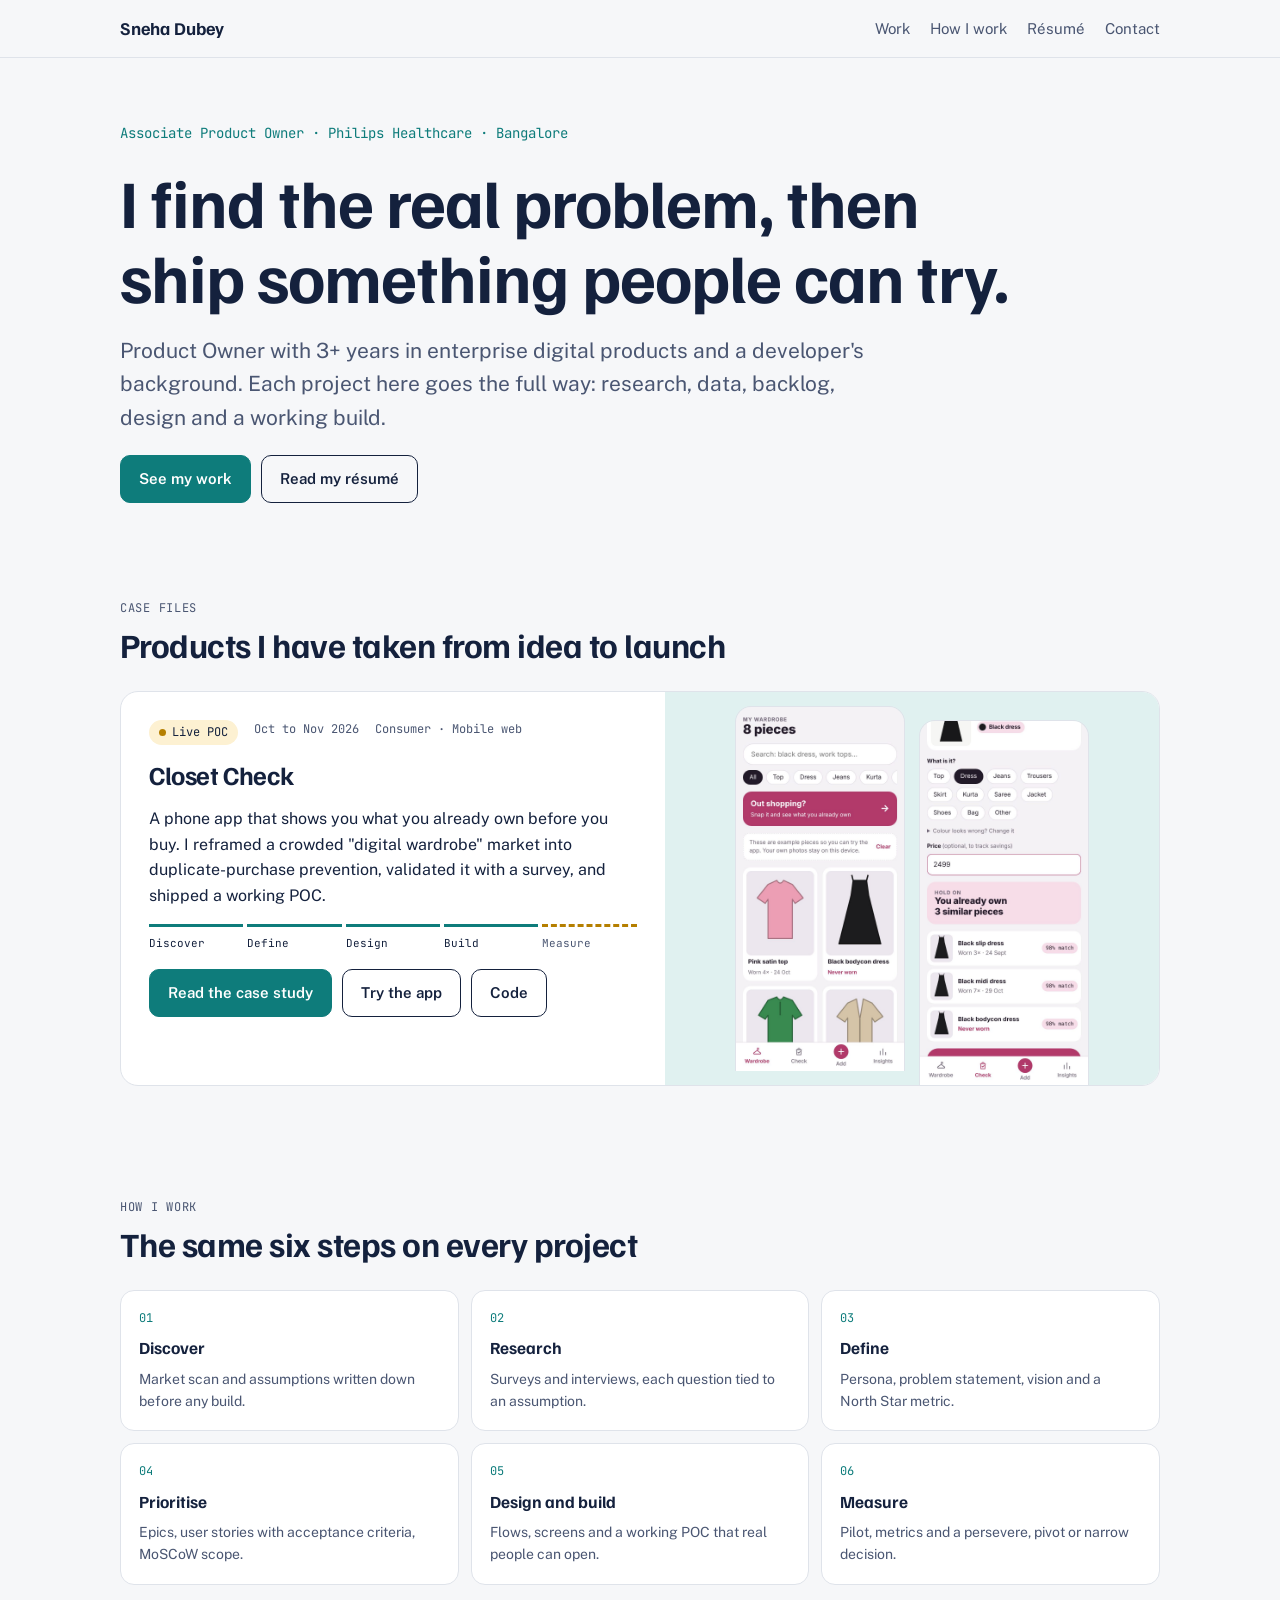
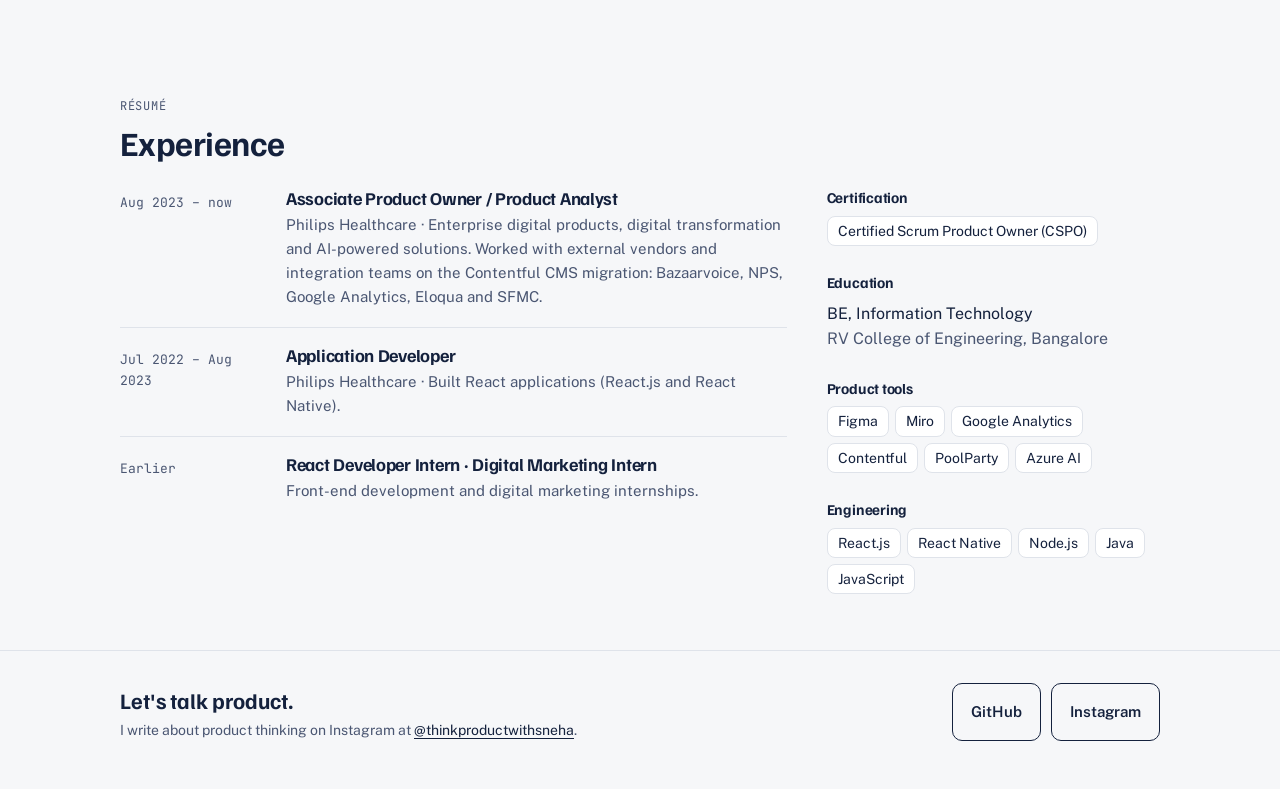
==== index.html @ f0c8e552 "Portfolio site: home, résumé and Closet Check case study Co-Authored-By: Claude Opus 5.5 <noreply@an" ====
<!doctype html>
<html lang="en">
<head>
<meta charset="utf-8">
<meta name="viewport" content="width=device-width, initial-scale=1, viewport-fit=cover">
<title>Sneha Dubey</title>
<meta name="claude:viewport-fit-sides" content="cover">
<meta name="description" content="Sneha Dubey, Product Owner. Case studies from research to working product.">
<link rel="preconnect" href="https://fonts.googleapis.com">
<link rel="stylesheet" href="https://fonts.googleapis.com/css2?family=Familjen+Grotesk:wght@600;700&family=JetBrains+Mono:wght@500&family=Public+Sans:wght@400;600&display=swap">
<link rel="stylesheet" href="assets/site.css">
</head>
<body>

<nav class="nav" aria-label="Main">
  <div class="wrap">
    <a class="brand" href="#top">Sneha Dubey</a>
    <ul>
      <li><a href="#work">Work</a></li>
      <li class="hide-s"><a href="#process">How I work</a></li>
      <li><a href="#resume">Résumé</a></li>
      <li><a href="#contact">Contact</a></li>
    </ul>
  </div>
</nav>

<main id="top">
  <header class="wrap hero">
    <p class="role">Associate Product Owner · Philips Healthcare · Bangalore</p>
    <h1>I find the real problem, then ship something people can try.</h1>
    <p class="lead">Product Owner with 3+ years in enterprise digital products and a developer's background. Each project here goes the full way: research, data, backlog, design and a working build.</p>
    <div class="btns">
      <a class="btn primary" href="#work">See my work</a>
      <a class="btn" href="#resume">Read my résumé</a>
    </div>
  </header>

  <section id="work" class="wrap">
    <div class="sec-head">
      <p class="label">Case files</p>
      <h2>Products I have taken from idea to launch</h2>
    </div>

    <div class="files">
      <!-- PROJECT CARD: copy this whole <article> block for each new project -->
      <article class="file">
        <div class="body">
          <div class="meta"><span class="status">Live POC</span><span>Oct to Nov 2026</span><span>Consumer · Mobile web</span></div>
          <h3 style="font-size:26px">Closet Check</h3>
          <p>A phone app that shows you what you already own before you buy. I reframed a crowded "digital wardrobe" market into duplicate-purchase prevention, validated it with a survey, and shipped a working POC.</p>
          <ol class="phases" aria-label="Product phases">
            <li class="done">Discover</li><li class="done">Define</li><li class="done">Design</li><li class="done">Build</li><li class="next">Measure</li>
          </ol>
          <div class="btns">
            <a class="btn primary" href="projects/closet-check.html">Read the case study</a>
            <a class="btn" href="https://snehadubey1401.github.io/closet-check/" target="_blank" rel="noopener">Try the app</a>
            <a class="btn" href="https://github.com/snehadubey1401/closet-check" target="_blank" rel="noopener">Code</a>
          </div>
        </div>
        <div class="shots" aria-hidden="true">
          <img src="assets/closet-check/1-home.jpg" alt="" loading="lazy">
          <img src="assets/closet-check/4-check.jpg" alt="" loading="lazy">
        </div>
      </article>
      <!-- END PROJECT CARD -->
    </div>
  </section>

  <section id="process" class="wrap">
    <div class="sec-head">
      <p class="label">How I work</p>
      <h2>The same six steps on every project</h2>
    </div>
    <ol class="process">
      <li><b>Discover</b><span>Market scan and assumptions written down before any build.</span></li>
      <li><b>Research</b><span>Surveys and interviews, each question tied to an assumption.</span></li>
      <li><b>Define</b><span>Persona, problem statement, vision and a North Star metric.</span></li>
      <li><b>Prioritise</b><span>Epics, user stories with acceptance criteria, MoSCoW scope.</span></li>
      <li><b>Design and build</b><span>Flows, screens and a working POC that real people can open.</span></li>
      <li><b>Measure</b><span>Pilot, metrics and a persevere, pivot or narrow decision.</span></li>
    </ol>
  </section>

  <section id="resume" class="wrap">
    <div class="sec-head">
      <p class="label">Résumé</p>
      <h2>Experience</h2>
    </div>
    <div class="cv">
      <div>
        <div class="job">
          <p class="when">Aug 2023 – now</p>
          <div><h3>Associate Product Owner / Product Analyst</h3><p>Philips Healthcare · Enterprise digital products, digital transformation and AI-powered solutions. Worked with external vendors and integration teams on the Contentful CMS migration: Bazaarvoice, NPS, Google Analytics, Eloqua and SFMC.</p></div>
        </div>
        <div class="job">
          <p class="when">Jul 2022 – Aug 2023</p>
          <div><h3>Application Developer</h3><p>Philips Healthcare · Built React applications (React.js and React Native).</p></div>
        </div>
        <div class="job">
          <p class="when">Earlier</p>
          <div><h3>React Developer Intern · Digital Marketing Intern</h3><p>Front-end development and digital marketing internships.</p></div>
        </div>
      </div>
      <aside class="side">
        <div><h3>Certification</h3><div class="tags"><span>Certified Scrum Product Owner (CSPO)</span></div></div>
        <div><h3>Education</h3><p>BE, Information Technology<br><span class="muted">RV College of Engineering, Bangalore</span></p></div>
        <div><h3>Product tools</h3><div class="tags"><span>Figma</span><span>Miro</span><span>Google Analytics</span><span>Contentful</span><span>PoolParty</span><span>Azure AI</span></div></div>
        <div><h3>Engineering</h3><div class="tags"><span>React.js</span><span>React Native</span><span>Node.js</span><span>Java</span><span>JavaScript</span></div></div>
      </aside>
    </div>
  </section>
</main>

<footer id="contact">
  <div class="wrap">
    <div>
      <p style="font-family:var(--f-display);font-size:22px;font-weight:700;color:var(--ink)">Let's talk product.</p>
      <p>I write about product thinking on Instagram at <a href="https://www.instagram.com/thinkproductwithsneha/" target="_blank" rel="noopener">@thinkproductwithsneha</a>.</p>
    </div>
    <div class="btns">
      <a class="btn" href="https://github.com/snehadubey1401" target="_blank" rel="noopener">GitHub</a>
      <a class="btn" href="https://www.instagram.com/thinkproductwithsneha/" target="_blank" rel="noopener">Instagram</a>
    </div>
  </div>
</footer>
</body>
</html>
---- assets/site.css ----
/* Layout: one 1080px column; home = hero, case-file cards, process, résumé. Projects read as "case files" with a phase tracker. */
:root{
  --bg:#F6F7F9; --surface:#FFFFFF; --ink:#14213D; --ink-2:#4A5672; --line:#DFE3EA;
  --accent:#0E7C7B; --accent-ink:#FFFFFF; --accent-soft:#E0F1F0; --mark:#B57F00; --mark-soft:#FDF1D2;
  --f-display:'Familjen Grotesk','Public Sans',system-ui,sans-serif;
  --f-body:'Public Sans',system-ui,-apple-system,'Segoe UI',sans-serif;
  --f-mono:'JetBrains Mono',ui-monospace,Menlo,monospace;
}
@media (prefers-color-scheme: dark){:root:not([data-theme="light"]){
  --bg:#0F1522; --surface:#172033; --ink:#EEF2F8; --ink-2:#A6B0C3; --line:#2A3550;
  --accent:#4CC3BF; --accent-ink:#06201F; --accent-soft:#12393A; --mark:#F5C04A; --mark-soft:#3A3014; color-scheme:dark}}
:root[data-theme="dark"]{
  --bg:#0F1522; --surface:#172033; --ink:#EEF2F8; --ink-2:#A6B0C3; --line:#2A3550;
  --accent:#4CC3BF; --accent-ink:#06201F; --accent-soft:#12393A; --mark:#F5C04A; --mark-soft:#3A3014; color-scheme:dark}

*{box-sizing:border-box}
body{margin:0;background:var(--bg);color:var(--ink);font-family:var(--f-body);font-size:16px;line-height:1.6;-webkit-font-smoothing:antialiased}
img{max-width:100%;display:block}
a{color:var(--accent);text-underline-offset:3px}
:focus-visible{outline:2px solid var(--accent);outline-offset:3px;border-radius:4px}
h1,h2,h3{font-family:var(--f-display);margin:0;line-height:1.1;text-wrap:balance;letter-spacing:-.015em}
h1{font-size:clamp(40px,7vw,68px);font-weight:700}
h2{font-size:clamp(26px,3.6vw,34px);font-weight:700}
h3{font-size:20px;font-weight:700}
p{margin:0}
.wrap{max-width:1080px;margin:0 auto;padding-left:max(20px,env(safe-area-inset-left,0px));padding-right:max(20px,env(safe-area-inset-right,0px))}
.label{font-family:var(--f-mono);font-size:12px;letter-spacing:.06em;text-transform:uppercase;color:var(--ink-2)}
.lead{font-size:clamp(18px,2.2vw,21px);color:var(--ink-2);max-width:60ch}
.muted{color:var(--ink-2)}
section{padding-block:56px}
.sec-head{display:flex;flex-direction:column;gap:8px;margin-bottom:28px}

/* nav */
.nav{position:sticky;top:env(safe-area-inset-top,0px);z-index:10;background:var(--bg);border-bottom:1px solid var(--line)}
body::before{content:"";position:fixed;inset:0 0 auto;height:env(safe-area-inset-top,0px);z-index:11;background:var(--bg)}
.nav .wrap{display:flex;align-items:center;justify-content:space-between;gap:16px;padding-block:14px}
.brand{font-family:var(--f-display);font-weight:700;font-size:18px;color:var(--ink);text-decoration:none}
.nav ul{list-style:none;display:flex;gap:20px;margin:0;padding:0;flex-wrap:wrap}
.nav ul a{color:var(--ink-2);text-decoration:none;font-size:15px}
.nav ul a:hover{color:var(--ink)}
@media (max-width:520px){.nav ul{gap:14px}.nav ul li.hide-s{display:none}}

/* buttons */
.btns{display:flex;flex-wrap:wrap;gap:10px}
.btn{display:inline-flex;align-items:center;gap:8px;border-radius:10px;padding:11px 18px;font-weight:600;font-size:15px;text-decoration:none;border:1.5px solid var(--ink);color:var(--ink)}
.btn.primary{background:var(--accent);border-color:var(--accent);color:var(--accent-ink)}
.btn:hover{transform:translateY(-1px)}
@media (prefers-reduced-motion:reduce){.btn:hover{transform:none}}

/* hero */
.hero{padding-block:64px 40px;display:flex;flex-direction:column;gap:20px}
.hero .role{font-family:var(--f-mono);font-size:14px;color:var(--accent)}

/* case file cards */
.files{display:flex;flex-direction:column;gap:24px}
.file{background:var(--surface);border:1px solid var(--line);border-radius:18px;display:grid;grid-template-columns:minmax(0,1.1fr) minmax(0,1fr);overflow:hidden}
.file .body{padding:28px;display:flex;flex-direction:column;gap:16px;min-width:0}
.file .shots{background:var(--accent-soft);display:flex;justify-content:center;align-items:flex-end;gap:14px;padding:28px 20px 0}
.file .shots img{width:min(42%,170px);border-radius:16px 16px 0 0;border:1px solid var(--line);border-bottom:0}
.file .shots img:first-child{transform:translateY(-14px)}
@media (max-width:760px){.file{grid-template-columns:1fr}.file .shots{order:-1}}
.meta{display:flex;flex-wrap:wrap;gap:8px 16px;font-family:var(--f-mono);font-size:12px;color:var(--ink-2)}
.status{display:inline-flex;align-items:center;gap:6px;background:var(--mark-soft);color:var(--ink);border-radius:999px;padding:3px 10px;font-family:var(--f-mono);font-size:12px}
.status::before{content:"";width:7px;height:7px;border-radius:50%;background:var(--mark)}

/* phase tracker */
.phases{list-style:none;margin:0;padding:0;display:grid;grid-template-columns:repeat(5,minmax(0,1fr));gap:4px}
.phases li{font-family:var(--f-mono);font-size:11px;color:var(--ink-2);padding-top:8px;border-top:3px solid var(--line)}
.phases li.done{border-top-color:var(--accent);color:var(--ink)}
.phases li.next{border-top-style:dashed;border-top-color:var(--mark)}

/* process */
.process{list-style:none;margin:0;padding:0;display:grid;grid-template-columns:repeat(3,minmax(0,1fr));gap:12px;counter-reset:step}
@media (max-width:760px){.process{grid-template-columns:repeat(2,minmax(0,1fr))}}
@media (max-width:440px){.process{grid-template-columns:1fr}}
.process li{background:var(--surface);border:1px solid var(--line);border-radius:14px;padding:18px;counter-increment:step;display:flex;flex-direction:column;gap:6px}
.process li::before{content:counter(step,decimal-leading-zero);font-family:var(--f-mono);font-size:12px;color:var(--accent)}
.process b{font-family:var(--f-display);font-size:17px}
.process span{font-size:14px;color:var(--ink-2)}

/* résumé */
.cv{display:grid;grid-template-columns:minmax(0,2fr) minmax(0,1fr);gap:40px}
@media (max-width:760px){.cv{grid-template-columns:1fr;gap:32px}}
.job{display:grid;grid-template-columns:150px minmax(0,1fr);gap:16px;padding-block:18px;border-top:1px solid var(--line)}
.job:first-of-type{border-top:0;padding-top:0}
@media (max-width:520px){.job{grid-template-columns:1fr;gap:4px}}
.job .when{font-family:var(--f-mono);font-size:13px;color:var(--ink-2);font-variant-numeric:tabular-nums}
.job h3{font-size:18px}
.job p{color:var(--ink-2);font-size:15px;margin-top:4px}
.side{display:flex;flex-direction:column;gap:28px}
.side h3{font-size:15px;margin-bottom:10px}
.tags{display:flex;flex-wrap:wrap;gap:6px}
.tags span{border:1px solid var(--line);background:var(--surface);border-radius:8px;padding:3px 10px;font-size:14px}

footer{border-top:1px solid var(--line);padding-block:32px 48px;color:var(--ink-2);font-size:14px}
footer .wrap{display:flex;flex-wrap:wrap;justify-content:space-between;gap:16px}
footer a{color:var(--ink)}

/* case study page */
.cs-hero{padding-block:48px 24px;display:flex;flex-direction:column;gap:18px}
.facts{display:grid;grid-template-columns:repeat(auto-fit,minmax(min(100%,180px),1fr));gap:1px;background:var(--line);border:1px solid var(--line);border-radius:14px;overflow:hidden}
.facts div{background:var(--surface);padding:14px 16px;display:flex;flex-direction:column;gap:2px}
.facts b{font-weight:600;font-size:15px}
.prose{max-width:68ch;display:flex;flex-direction:column;gap:14px}
.prose p,.prose li{color:var(--ink)}
.prose ul,.prose ol{margin:0;padding-left:22px;display:flex;flex-direction:column;gap:6px}
.tbl{overflow-x:auto;border:1px solid var(--line);border-radius:14px;background:var(--surface)}
table{border-collapse:collapse;width:100%;font-size:15px;min-width:560px}
th,td{text-align:left;padding:12px 14px;border-top:1px solid var(--line);vertical-align:top}
thead th{border-top:0;font-family:var(--f-mono);font-size:12px;font-weight:500;letter-spacing:.04em;text-transform:uppercase;color:var(--ink-2)}
td.ok{color:var(--accent);font-weight:600}
td.no{color:var(--mark);font-weight:600}
.stats{display:grid;grid-template-columns:repeat(auto-fit,minmax(min(100%,200px),1fr));gap:12px}
.stat{background:var(--surface);border:1px solid var(--line);border-radius:14px;padding:18px}
.stat b{display:block;font-family:var(--f-display);font-size:40px;line-height:1;font-variant-numeric:tabular-nums}
.stat span{display:block;margin-top:8px;font-size:14px;color:var(--ink-2)}
.stat.risk b{color:var(--mark)}
.gallery{display:flex;gap:16px;overflow-x:auto;padding-bottom:12px;scroll-snap-type:x mandatory}
.gallery figure{margin:0;flex:none;width:220px;scroll-snap-align:start;display:flex;flex-direction:column;gap:8px}
.gallery img{border-radius:18px;border:1px solid var(--line);aspect-ratio:390/844;object-fit:cover;object-position:top;width:100%}
.gallery figcaption{font-size:13px;color:var(--ink-2)}
.flow{display:flex;flex-direction:column;gap:10px}
.lane{display:grid;grid-template-columns:150px minmax(0,1fr);gap:12px;align-items:center}
@media (max-width:620px){.lane{grid-template-columns:1fr;gap:6px}}
.lane .name{font-family:var(--f-mono);font-size:12px;color:var(--ink-2);text-transform:uppercase;letter-spacing:.04em}
.lane.core .name{color:var(--accent)}
.steps{display:flex;flex-wrap:wrap;align-items:center;gap:6px}
.steps span{background:var(--surface);border:1px solid var(--line);border-radius:8px;padding:6px 10px;font-size:14px}
.lane.core .steps span{border-color:var(--accent)}
.steps i{font-style:normal;color:var(--ink-2)}
.cols{display:grid;grid-template-columns:repeat(auto-fit,minmax(min(100%,300px),1fr));gap:16px}
.card{background:var(--surface);border:1px solid var(--line);border-radius:14px;padding:20px;display:flex;flex-direction:column;gap:10px;min-width:0}
.card ul{margin:0;padding-left:20px;display:flex;flex-direction:column;gap:6px;font-size:15px}
.story{font-size:15px}
.story b{font-family:var(--f-mono);font-size:12px;color:var(--accent);margin-right:6px}
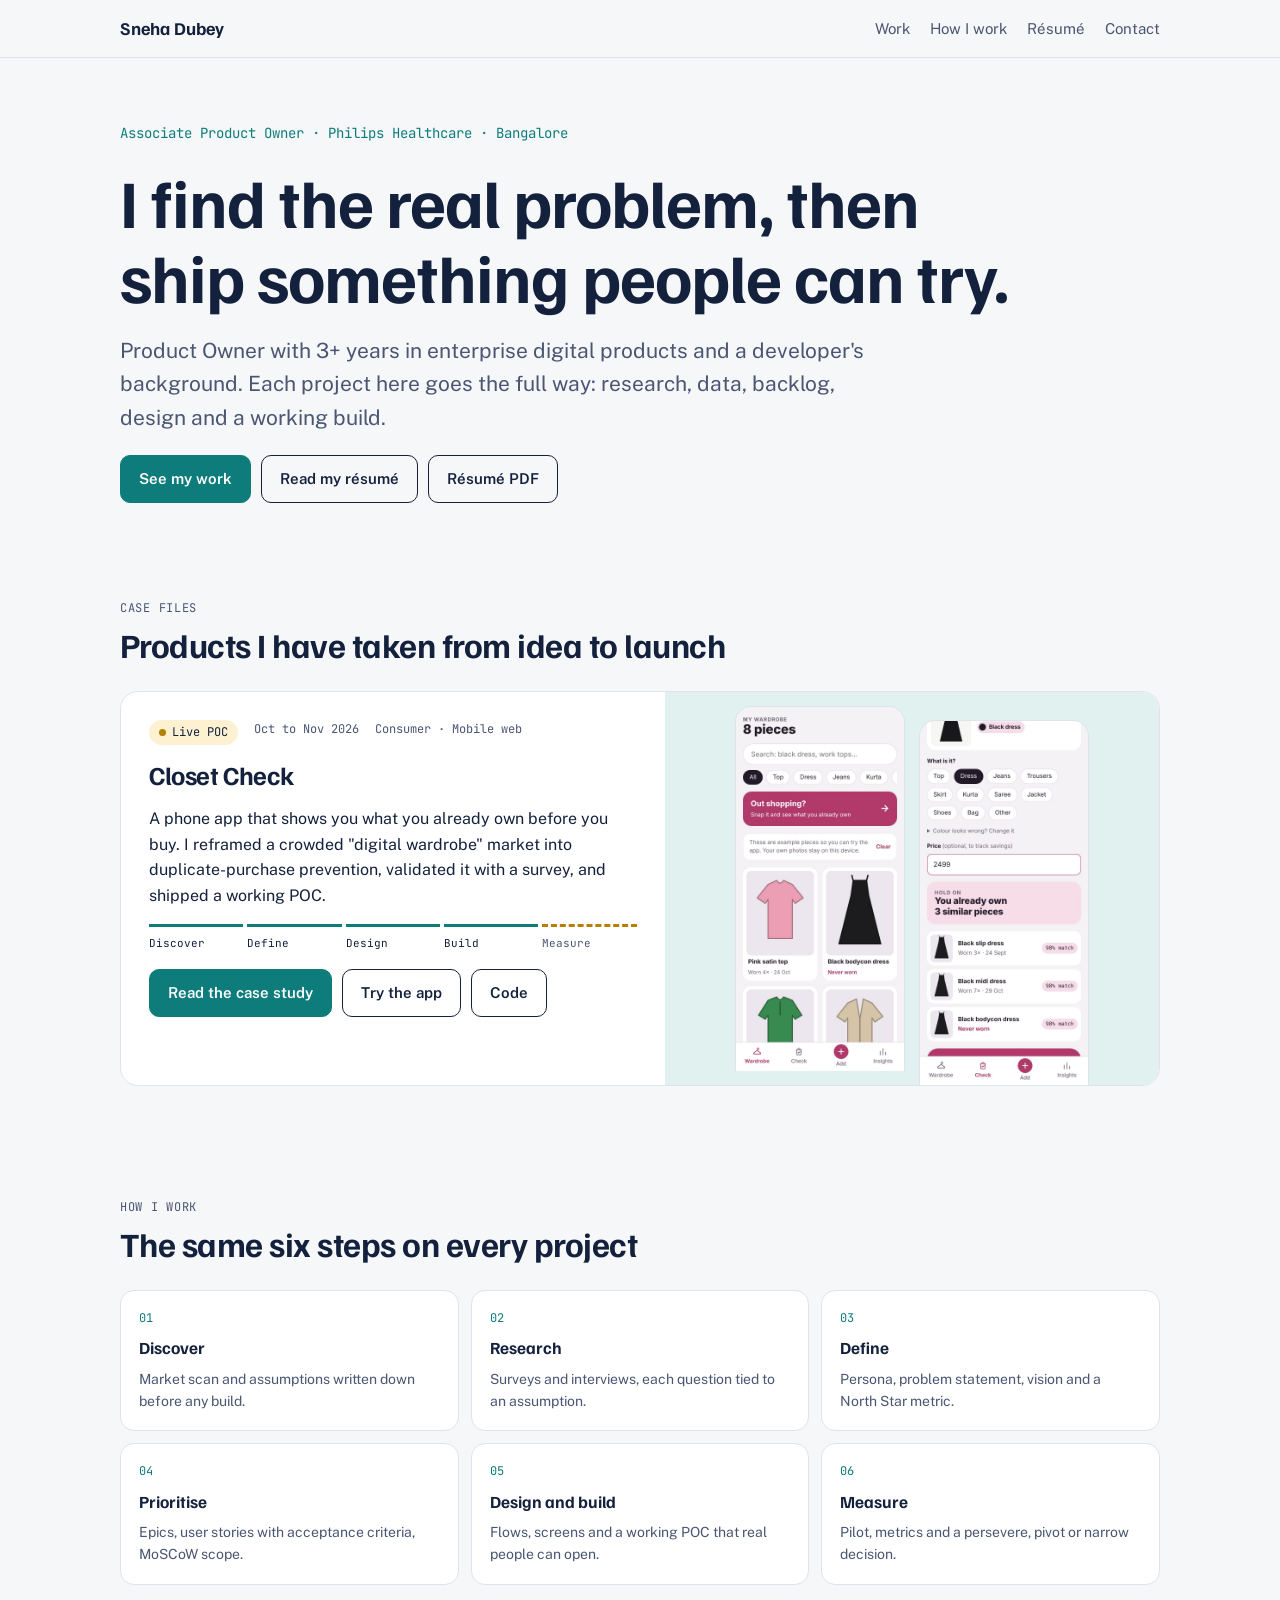
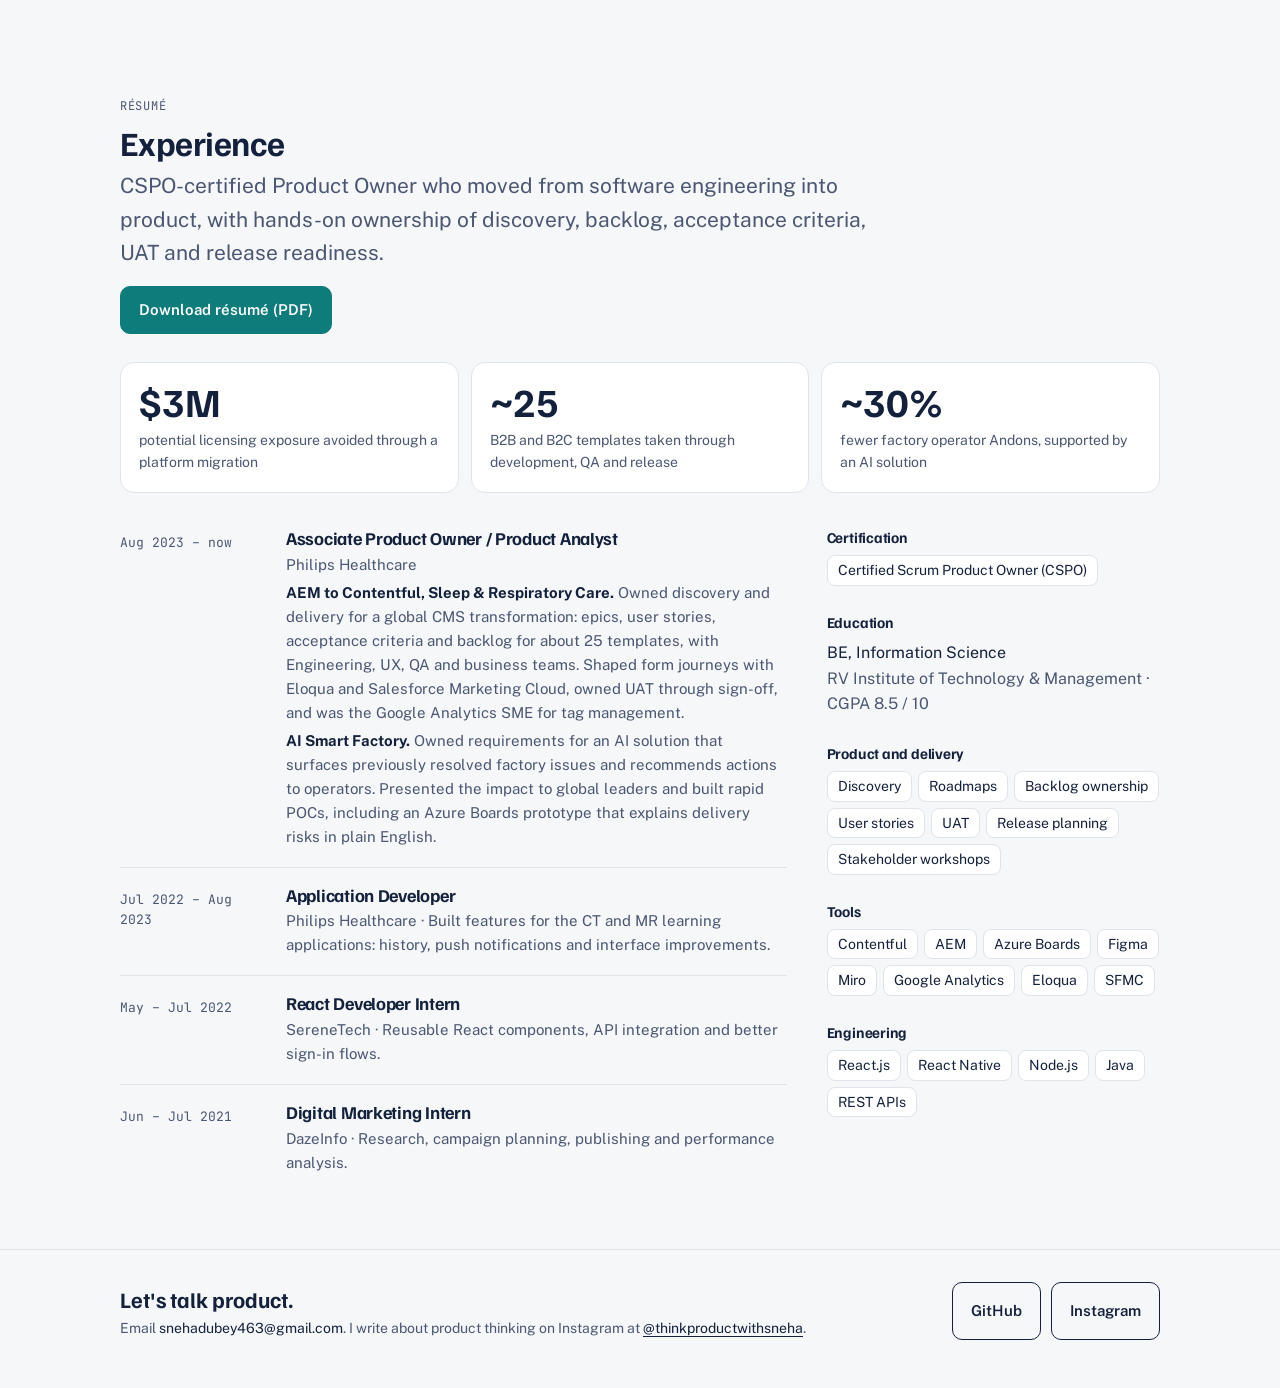
==== commit c5b6e28e: "Add résumé details and PDF Co-Authored-By: Claude Opus 5.5 <noreply@anthropic.com> Claude-Session: h" ====
--- a/index.html
+++ b/index.html
@@ -32,6 +32,7 @@
     <div class="btns">
       <a class="btn primary" href="#work">See my work</a>
       <a class="btn" href="#resume">Read my résumé</a>
+      <a class="btn" href="assets/Sneha_Dubey_Resume.pdf" target="_blank" rel="noopener">Résumé PDF</a>
     </div>
   </header>
 
@@ -85,27 +86,43 @@
     <div class="sec-head">
       <p class="label">Résumé</p>
       <h2>Experience</h2>
+      <p class="lead">CSPO-certified Product Owner who moved from software engineering into product, with hands-on ownership of discovery, backlog, acceptance criteria, UAT and release readiness.</p>
+      <div class="btns" style="margin-top:8px"><a class="btn primary" href="assets/Sneha_Dubey_Resume.pdf" target="_blank" rel="noopener">Download résumé (PDF)</a></div>
     </div>
+
+    <div class="stats" style="margin-bottom:36px">
+      <div class="stat"><b>$3M</b><span>potential licensing exposure avoided through a platform migration</span></div>
+      <div class="stat"><b>~25</b><span>B2B and B2C templates taken through development, QA and release</span></div>
+      <div class="stat"><b>~30%</b><span>fewer factory operator Andons, supported by an AI solution</span></div>
+    </div>
+
     <div class="cv">
       <div>
         <div class="job">
           <p class="when">Aug 2023 – now</p>
-          <div><h3>Associate Product Owner / Product Analyst</h3><p>Philips Healthcare · Enterprise digital products, digital transformation and AI-powered solutions. Worked with external vendors and integration teams on the Contentful CMS migration: Bazaarvoice, NPS, Google Analytics, Eloqua and SFMC.</p></div>
+          <div><h3>Associate Product Owner / Product Analyst</h3><p>Philips Healthcare</p>
+            <p><b style="color:var(--ink)">AEM to Contentful, Sleep &amp; Respiratory Care.</b> Owned discovery and delivery for a global CMS transformation: epics, user stories, acceptance criteria and backlog for about 25 templates, with Engineering, UX, QA and business teams. Shaped form journeys with Eloqua and Salesforce Marketing Cloud, owned UAT through sign-off, and was the Google Analytics SME for tag management.</p>
+            <p><b style="color:var(--ink)">AI Smart Factory.</b> Owned requirements for an AI solution that surfaces previously resolved factory issues and recommends actions to operators. Presented the impact to global leaders and built rapid POCs, including an Azure Boards prototype that explains delivery risks in plain English.</p></div>
         </div>
         <div class="job">
           <p class="when">Jul 2022 – Aug 2023</p>
-          <div><h3>Application Developer</h3><p>Philips Healthcare · Built React applications (React.js and React Native).</p></div>
+          <div><h3>Application Developer</h3><p>Philips Healthcare · Built features for the CT and MR learning applications: history, push notifications and interface improvements.</p></div>
         </div>
         <div class="job">
-          <p class="when">Earlier</p>
-          <div><h3>React Developer Intern · Digital Marketing Intern</h3><p>Front-end development and digital marketing internships.</p></div>
+          <p class="when">May – Jul 2022</p>
+          <div><h3>React Developer Intern</h3><p>SereneTech · Reusable React components, API integration and better sign-in flows.</p></div>
+        </div>
+        <div class="job">
+          <p class="when">Jun – Jul 2021</p>
+          <div><h3>Digital Marketing Intern</h3><p>DazeInfo · Research, campaign planning, publishing and performance analysis.</p></div>
         </div>
       </div>
       <aside class="side">
         <div><h3>Certification</h3><div class="tags"><span>Certified Scrum Product Owner (CSPO)</span></div></div>
-        <div><h3>Education</h3><p>BE, Information Technology<br><span class="muted">RV College of Engineering, Bangalore</span></p></div>
-        <div><h3>Product tools</h3><div class="tags"><span>Figma</span><span>Miro</span><span>Google Analytics</span><span>Contentful</span><span>PoolParty</span><span>Azure AI</span></div></div>
-        <div><h3>Engineering</h3><div class="tags"><span>React.js</span><span>React Native</span><span>Node.js</span><span>Java</span><span>JavaScript</span></div></div>
+        <div><h3>Education</h3><p>BE, Information Science<br><span class="muted">RV Institute of Technology &amp; Management · CGPA 8.5 / 10</span></p></div>
+        <div><h3>Product and delivery</h3><div class="tags"><span>Discovery</span><span>Roadmaps</span><span>Backlog ownership</span><span>User stories</span><span>UAT</span><span>Release planning</span><span>Stakeholder workshops</span></div></div>
+        <div><h3>Tools</h3><div class="tags"><span>Contentful</span><span>AEM</span><span>Azure Boards</span><span>Figma</span><span>Miro</span><span>Google Analytics</span><span>Eloqua</span><span>SFMC</span></div></div>
+        <div><h3>Engineering</h3><div class="tags"><span>React.js</span><span>React Native</span><span>Node.js</span><span>Java</span><span>REST APIs</span></div></div>
       </aside>
     </div>
   </section>
@@ -115,7 +132,7 @@
   <div class="wrap">
     <div>
       <p style="font-family:var(--f-display);font-size:22px;font-weight:700;color:var(--ink)">Let's talk product.</p>
-      <p>I write about product thinking on Instagram at <a href="https://www.instagram.com/thinkproductwithsneha/" target="_blank" rel="noopener">@thinkproductwithsneha</a>.</p>
+      <p>Email <span style="color:var(--ink);user-select:all">snehadubey463@gmail.com</span>. I write about product thinking on Instagram at <a href="https://www.instagram.com/thinkproductwithsneha/" target="_blank" rel="noopener">@thinkproductwithsneha</a>.</p>
     </div>
     <div class="btns">
       <a class="btn" href="https://github.com/snehadubey1401" target="_blank" rel="noopener">GitHub</a>
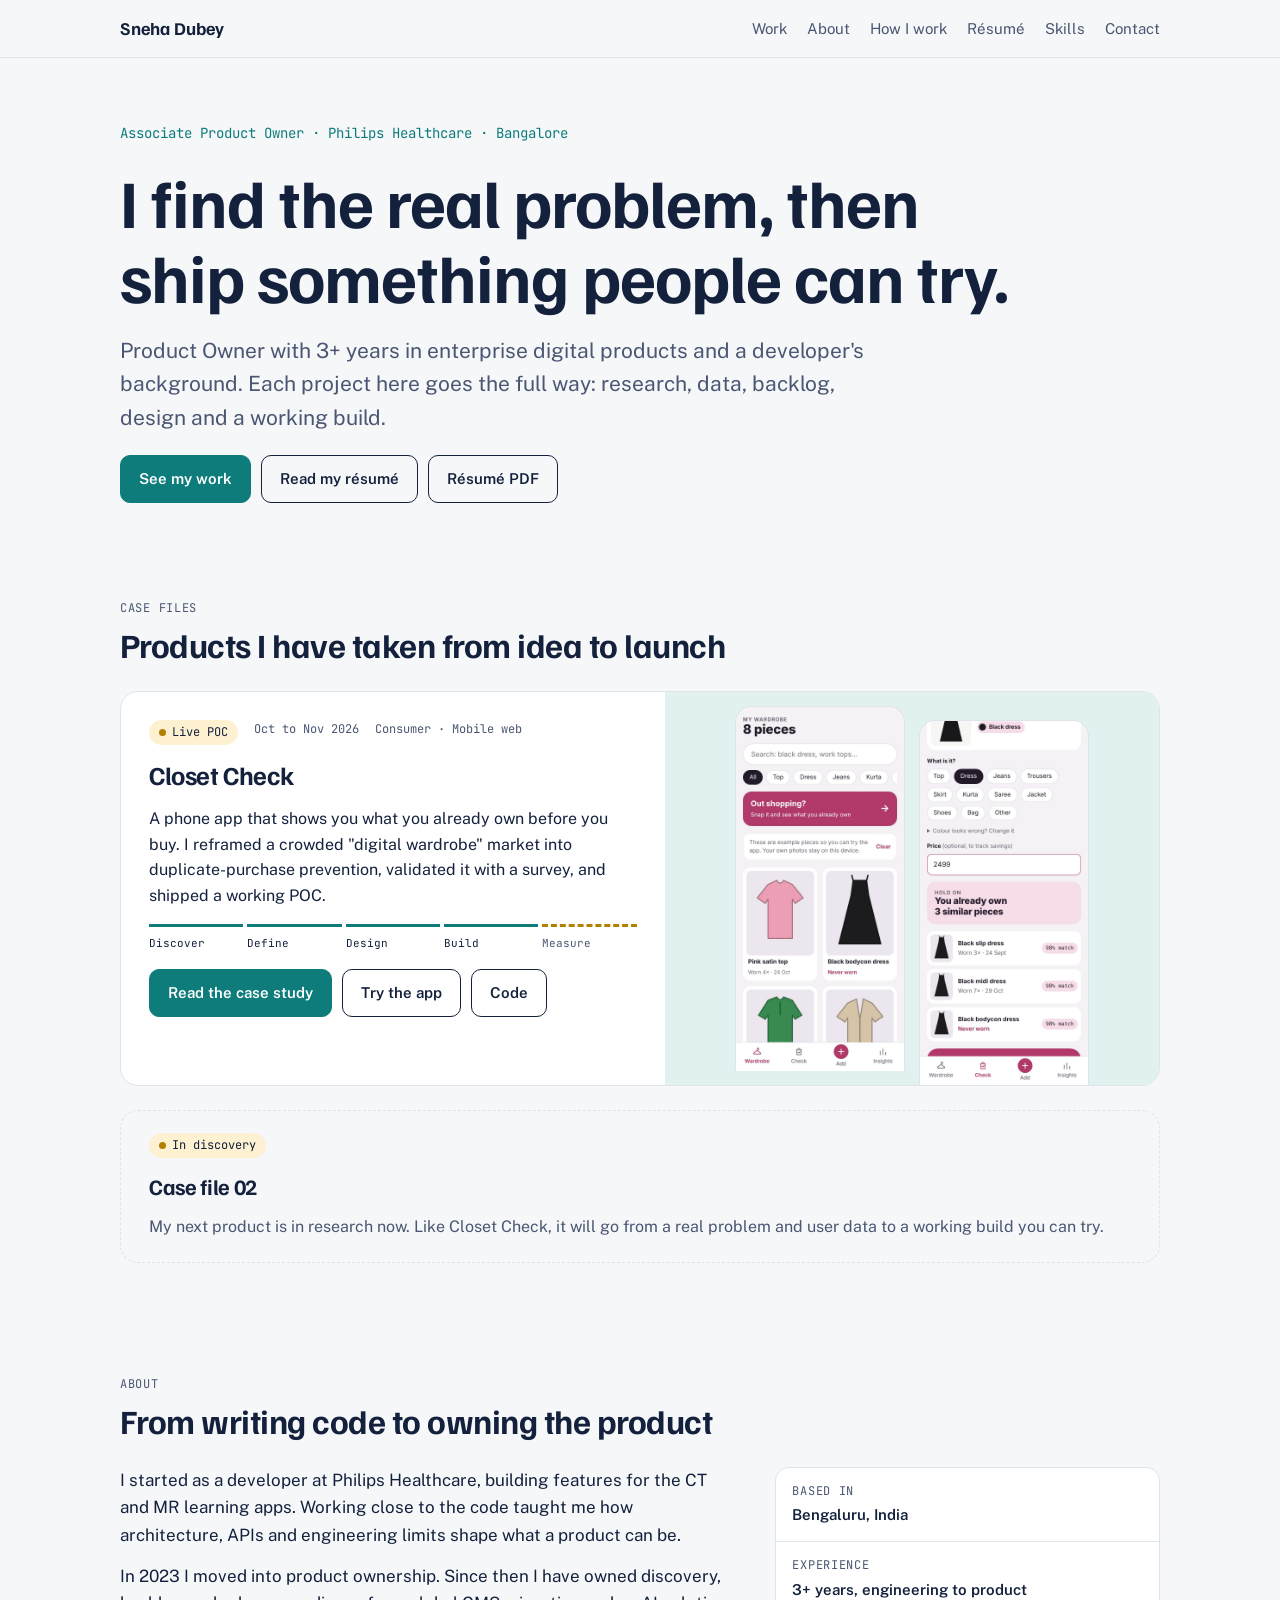
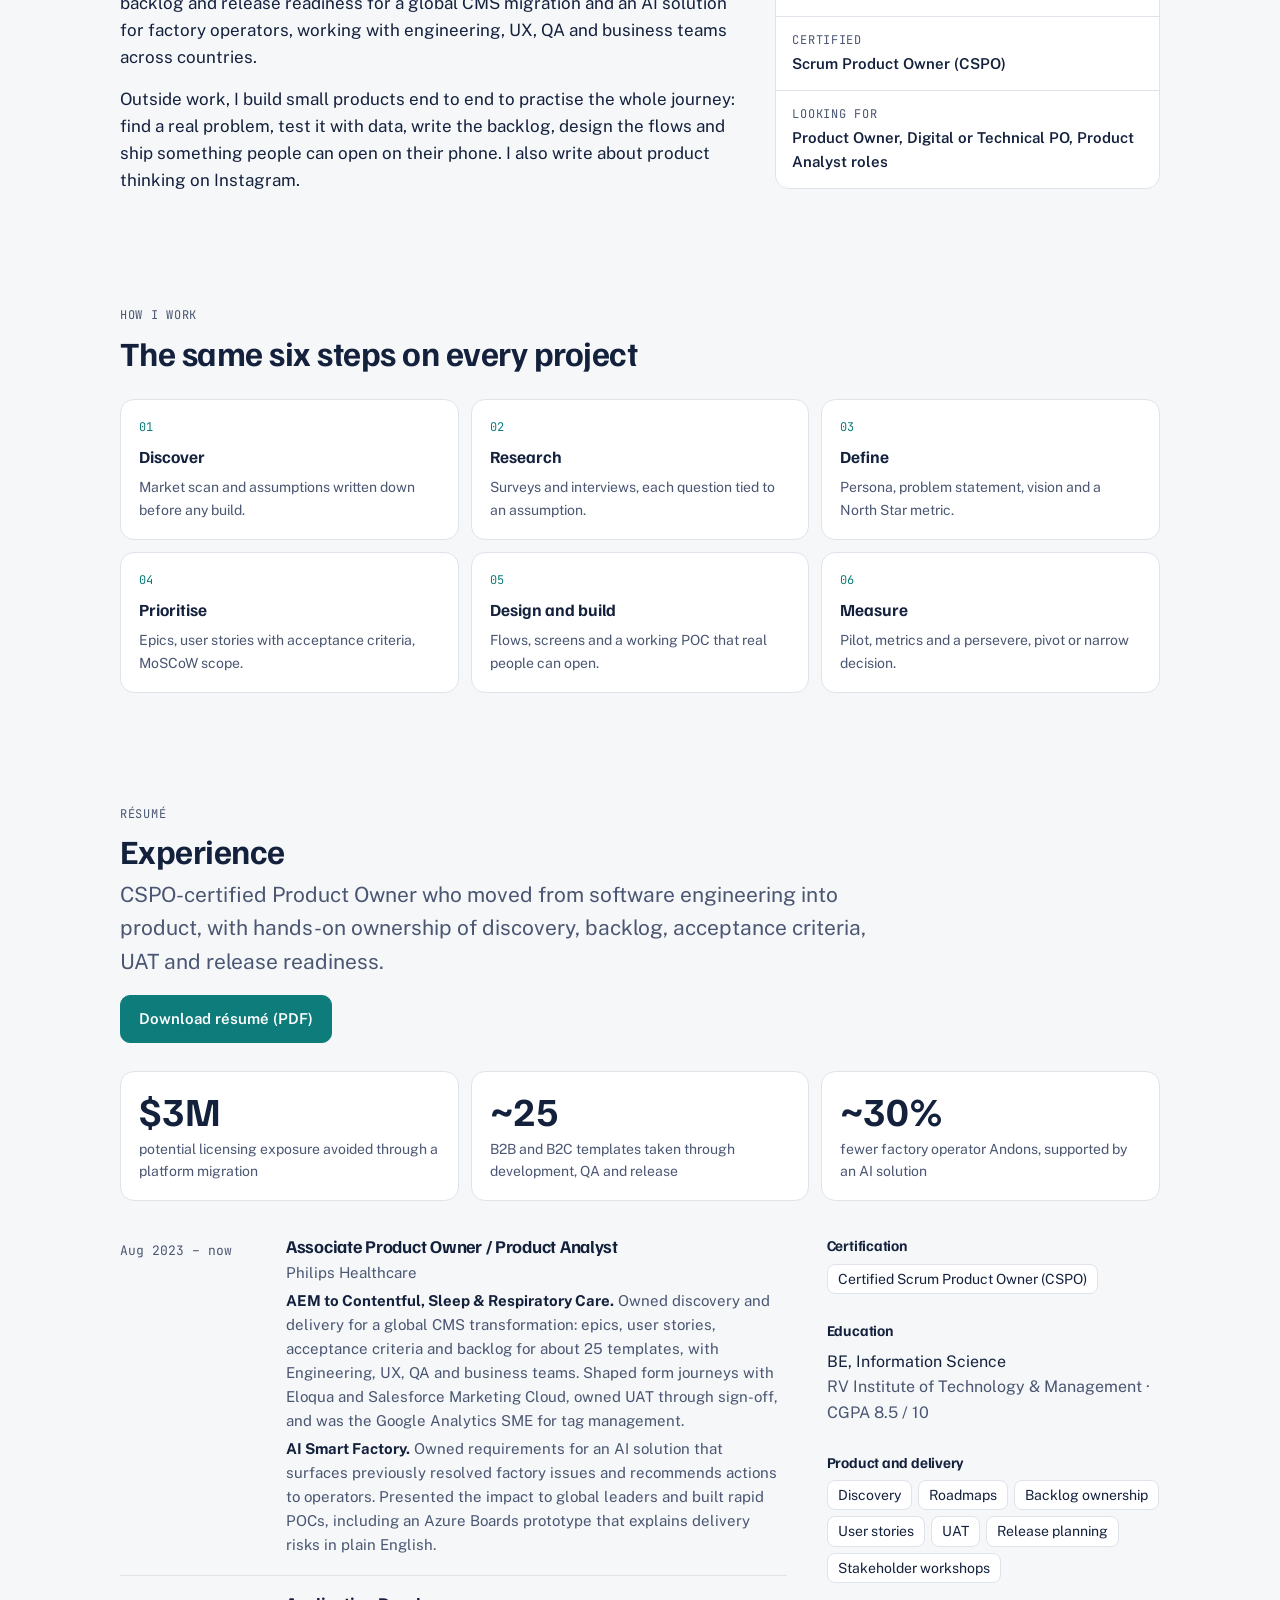
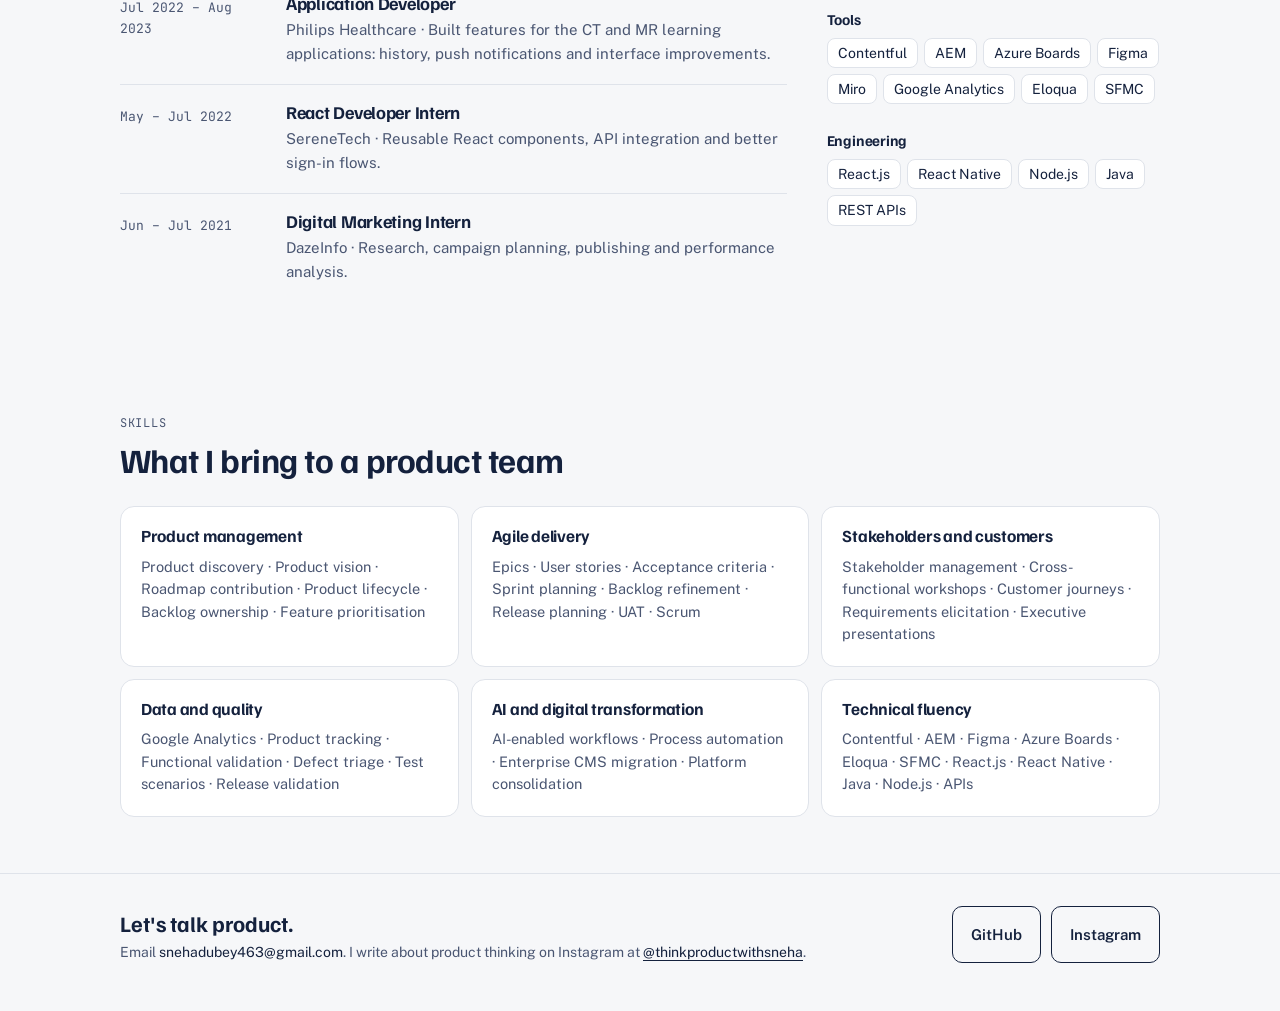
==== commit 4a3947bf: "Add About, Skills and next-project slot Co-Authored-By: Claude Opus 5.5 <noreply@anthropic.com> Clau" ====
--- a/index.html
+++ b/index.html
@@ -17,8 +17,10 @@
     <a class="brand" href="#top">Sneha Dubey</a>
     <ul>
       <li><a href="#work">Work</a></li>
+      <li class="hide-s"><a href="#about">About</a></li>
       <li class="hide-s"><a href="#process">How I work</a></li>
       <li><a href="#resume">Résumé</a></li>
+      <li class="hide-s"><a href="#skills">Skills</a></li>
       <li><a href="#contact">Contact</a></li>
     </ul>
   </div>
@@ -64,6 +66,35 @@
         </div>
       </article>
       <!-- END PROJECT CARD -->
+
+      <!-- NEXT PROJECT SLOT: replace with a real card when the next project starts -->
+      <article class="file next-file">
+        <div class="body">
+          <div class="meta"><span class="status">In discovery</span></div>
+          <h3 style="font-size:22px">Case file 02</h3>
+          <p class="muted">My next product is in research now. Like Closet Check, it will go from a real problem and user data to a working build you can try.</p>
+        </div>
+      </article>
+    </div>
+  </section>
+
+  <section id="about" class="wrap">
+    <div class="sec-head">
+      <p class="label">About</p>
+      <h2>From writing code to owning the product</h2>
+    </div>
+    <div class="about">
+      <div class="prose">
+        <p>I started as a developer at Philips Healthcare, building features for the CT and MR learning apps. Working close to the code taught me how architecture, APIs and engineering limits shape what a product can be.</p>
+        <p>In 2023 I moved into product ownership. Since then I have owned discovery, backlog and release readiness for a global CMS migration and an AI solution for factory operators, working with engineering, UX, QA and business teams across countries.</p>
+        <p>Outside work, I build small products end to end to practise the whole journey: find a real problem, test it with data, write the backlog, design the flows and ship something people can open on their phone. I also write about product thinking on Instagram.</p>
+      </div>
+      <dl class="facts about-facts">
+        <div><dt class="label">Based in</dt><dd>Bengaluru, India</dd></div>
+        <div><dt class="label">Experience</dt><dd>3+ years, engineering to product</dd></div>
+        <div><dt class="label">Certified</dt><dd>Scrum Product Owner (CSPO)</dd></div>
+        <div><dt class="label">Looking for</dt><dd>Product Owner, Digital or Technical PO, Product Analyst roles</dd></div>
+      </dl>
     </div>
   </section>
 
@@ -126,6 +157,20 @@
       </aside>
     </div>
   </section>
+  <section id="skills" class="wrap">
+    <div class="sec-head">
+      <p class="label">Skills</p>
+      <h2>What I bring to a product team</h2>
+    </div>
+    <div class="skills">
+      <div class="card"><h3>Product management</h3><p class="muted">Product discovery · Product vision · Roadmap contribution · Product lifecycle · Backlog ownership · Feature prioritisation</p></div>
+      <div class="card"><h3>Agile delivery</h3><p class="muted">Epics · User stories · Acceptance criteria · Sprint planning · Backlog refinement · Release planning · UAT · Scrum</p></div>
+      <div class="card"><h3>Stakeholders and customers</h3><p class="muted">Stakeholder management · Cross-functional workshops · Customer journeys · Requirements elicitation · Executive presentations</p></div>
+      <div class="card"><h3>Data and quality</h3><p class="muted">Google Analytics · Product tracking · Functional validation · Defect triage · Test scenarios · Release validation</p></div>
+      <div class="card"><h3>AI and digital transformation</h3><p class="muted">AI-enabled workflows · Process automation · Enterprise CMS migration · Platform consolidation</p></div>
+      <div class="card"><h3>Technical fluency</h3><p class="muted">Contentful · AEM · Figma · Azure Boards · Eloqua · SFMC · React.js · React Native · Java · Node.js · APIs</p></div>
+    </div>
+  </section>
 </main>
 
 <footer id="contact">
--- a/assets/site.css
+++ b/assets/site.css
@@ -133,3 +133,17 @@
 .card ul{margin:0;padding-left:20px;display:flex;flex-direction:column;gap:6px;font-size:15px}
 .story{font-size:15px}
 .story b{font-family:var(--f-mono);font-size:12px;color:var(--accent);margin-right:6px}
+
+/* about, skills, next project slot */
+.about{display:grid;grid-template-columns:minmax(0,1.6fr) minmax(0,1fr);gap:40px;align-items:start}
+@media (max-width:760px){.about{grid-template-columns:1fr;gap:24px}}
+.about .prose p{font-size:17px}
+.about-facts{margin:0;grid-template-columns:1fr}
+.about-facts dd{margin:0;font-weight:600;font-size:15px}
+.skills{display:grid;grid-template-columns:repeat(3,minmax(0,1fr));gap:12px}
+@media (max-width:860px){.skills{grid-template-columns:repeat(2,minmax(0,1fr))}}
+@media (max-width:520px){.skills{grid-template-columns:1fr}}
+.skills .card h3{font-size:17px}
+.skills .card p{font-size:14.5px;line-height:1.55}
+.next-file{grid-template-columns:1fr;border-style:dashed;background:transparent}
+.next-file .body{padding:22px 28px}
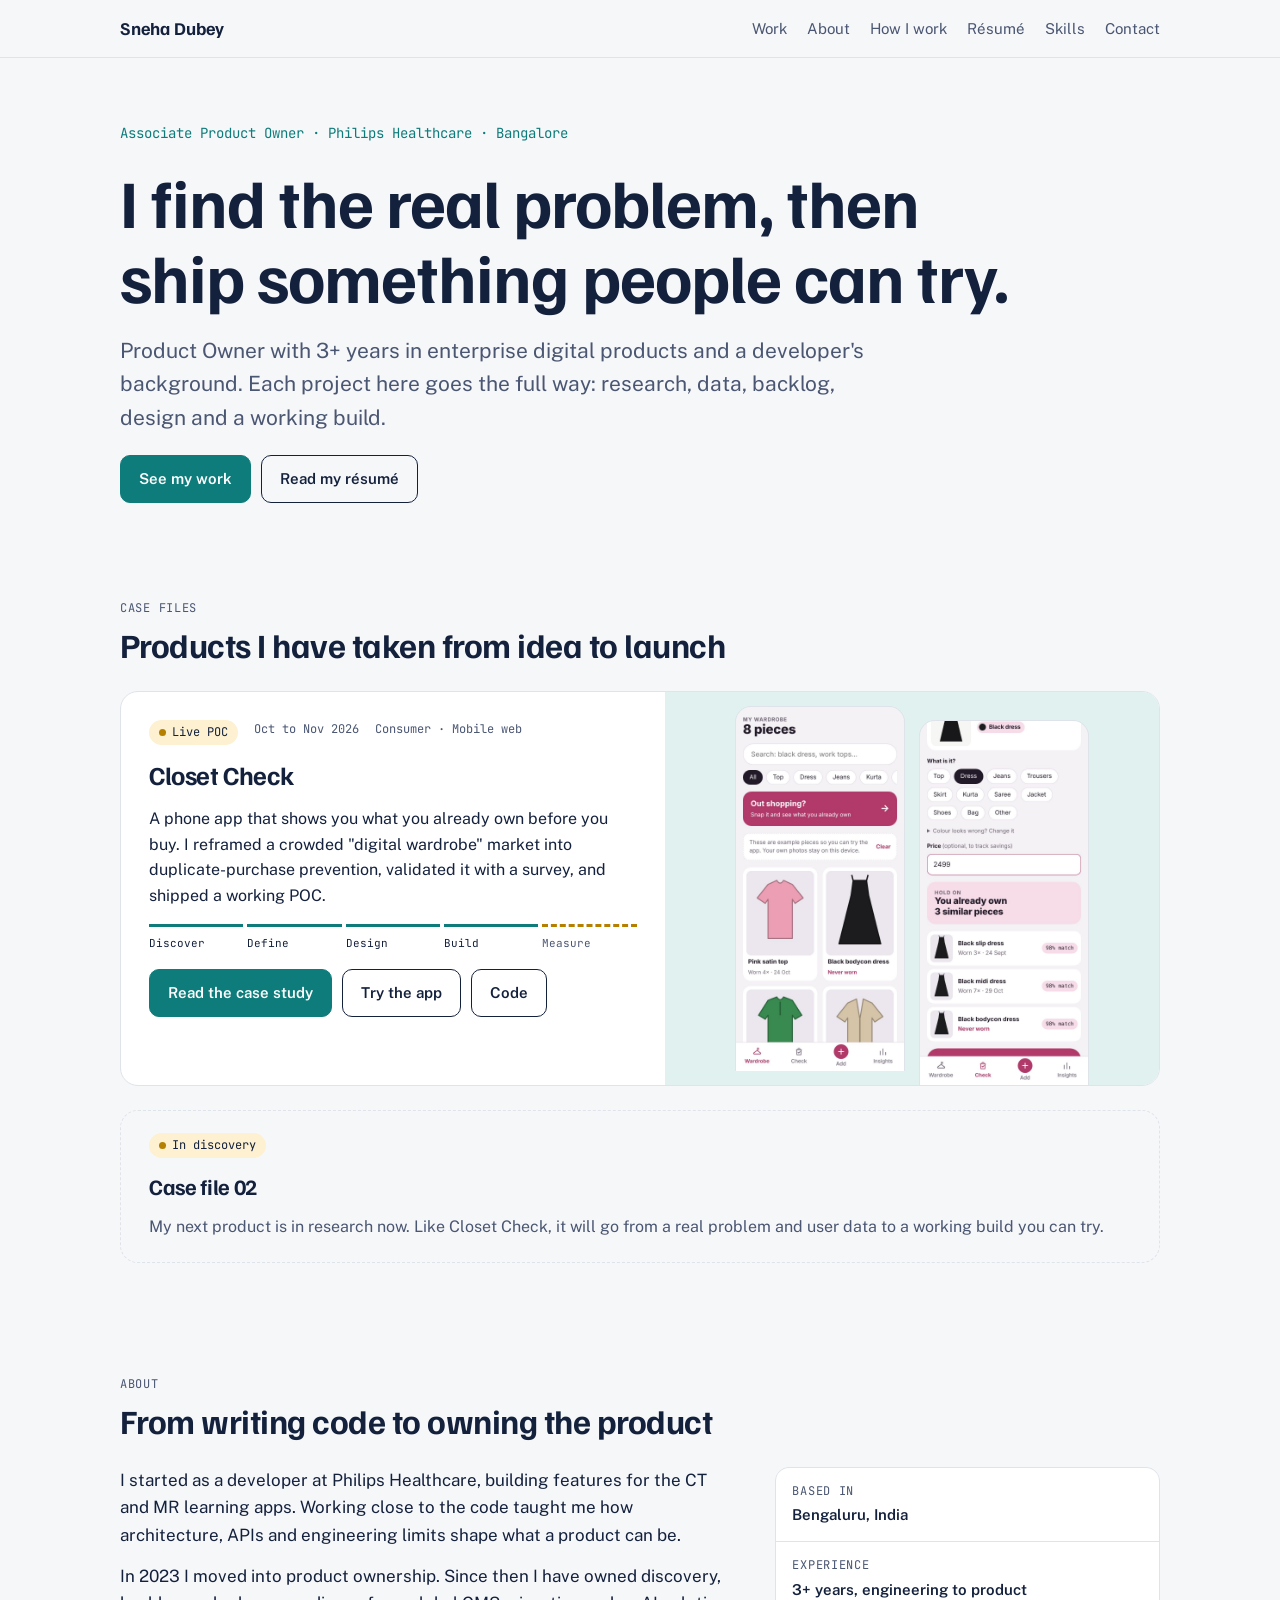
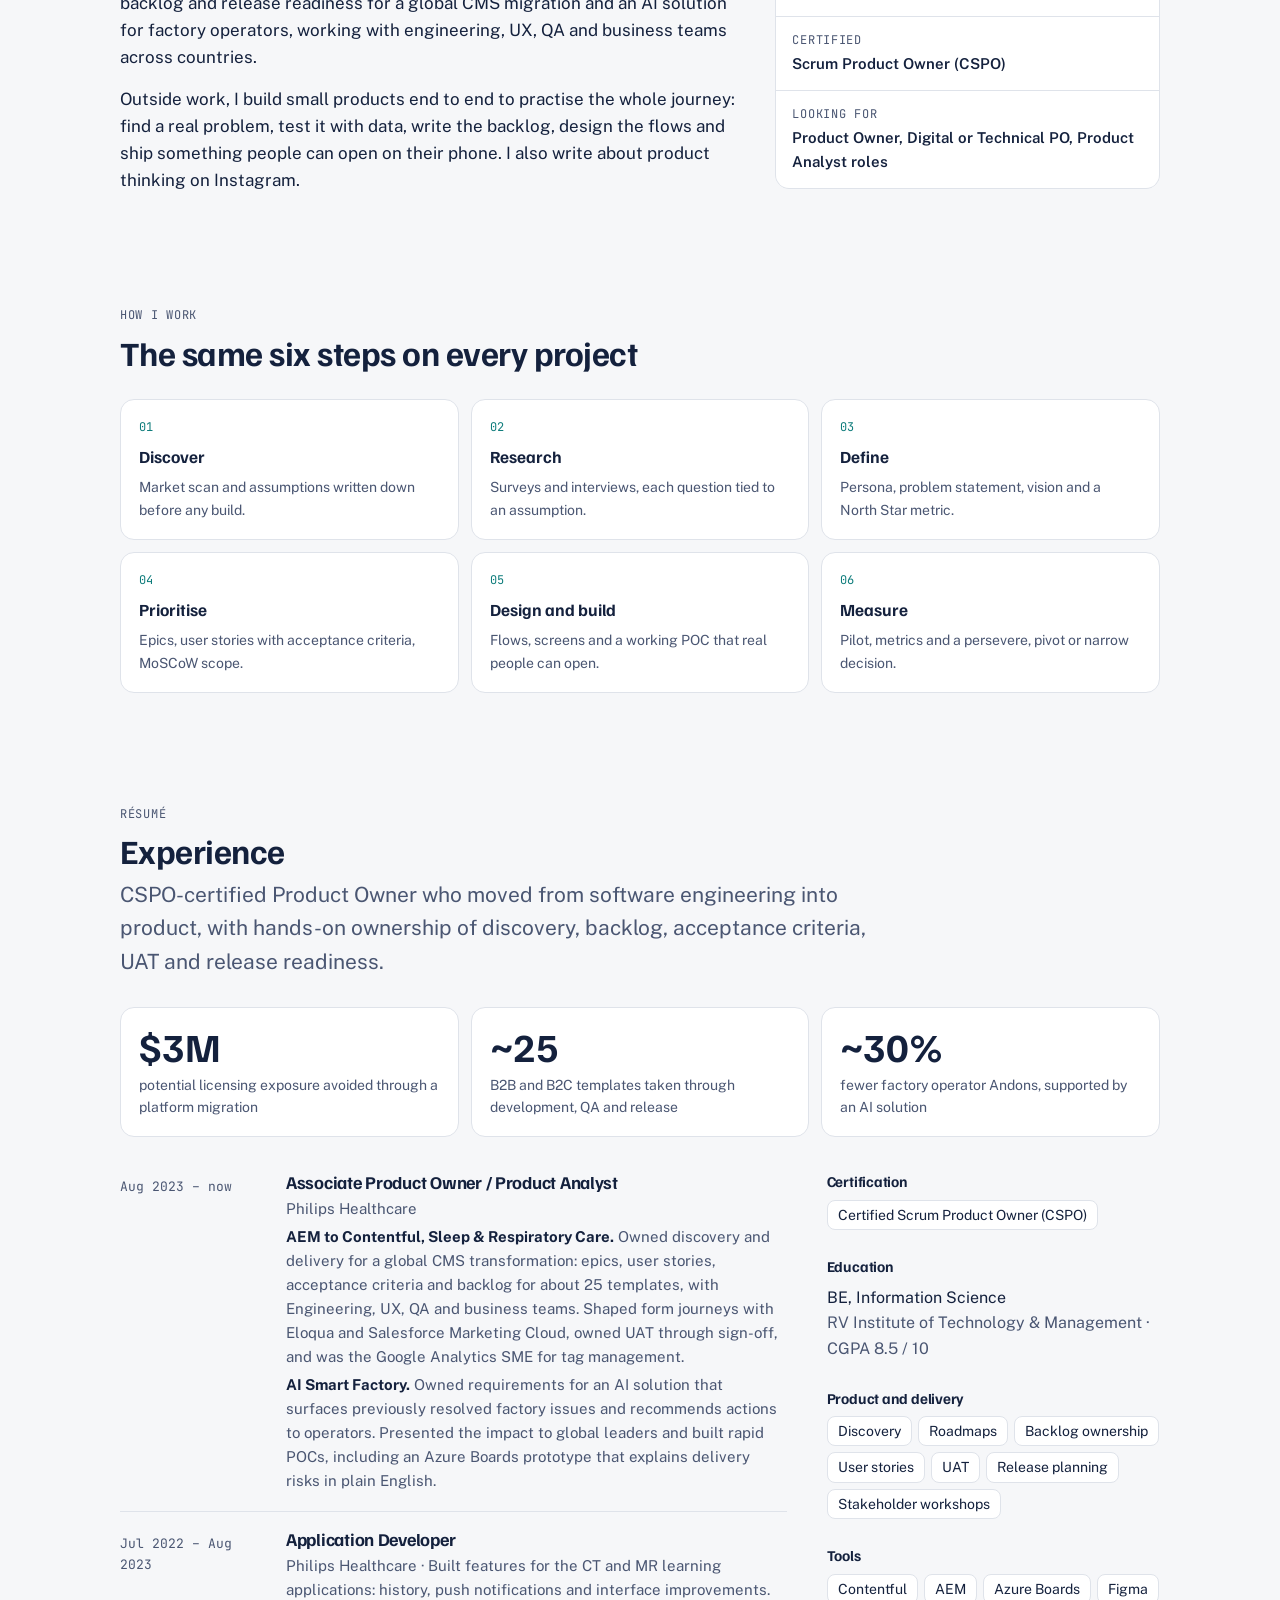
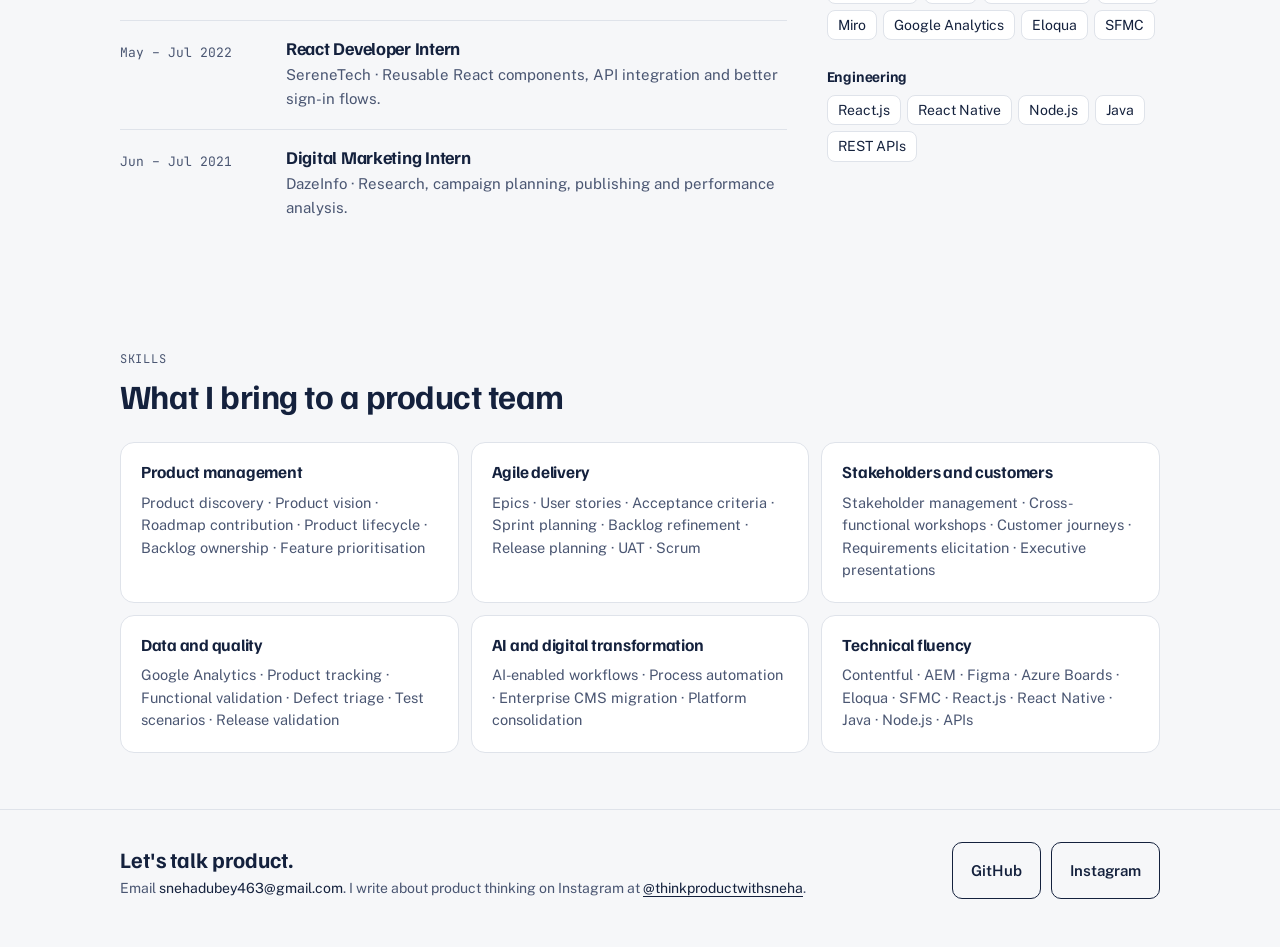
==== commit 2425a20c: "Remove résumé PDF download Co-Authored-By: Claude Opus 5.5 <noreply@anthropic.com> Claude-Session: h" ====
--- a/index.html
+++ b/index.html
@@ -34,7 +34,6 @@
     <div class="btns">
       <a class="btn primary" href="#work">See my work</a>
       <a class="btn" href="#resume">Read my résumé</a>
-      <a class="btn" href="assets/Sneha_Dubey_Resume.pdf" target="_blank" rel="noopener">Résumé PDF</a>
     </div>
   </header>
 
@@ -118,7 +117,6 @@
       <p class="label">Résumé</p>
       <h2>Experience</h2>
       <p class="lead">CSPO-certified Product Owner who moved from software engineering into product, with hands-on ownership of discovery, backlog, acceptance criteria, UAT and release readiness.</p>
-      <div class="btns" style="margin-top:8px"><a class="btn primary" href="assets/Sneha_Dubey_Resume.pdf" target="_blank" rel="noopener">Download résumé (PDF)</a></div>
     </div>
 
     <div class="stats" style="margin-bottom:36px">
